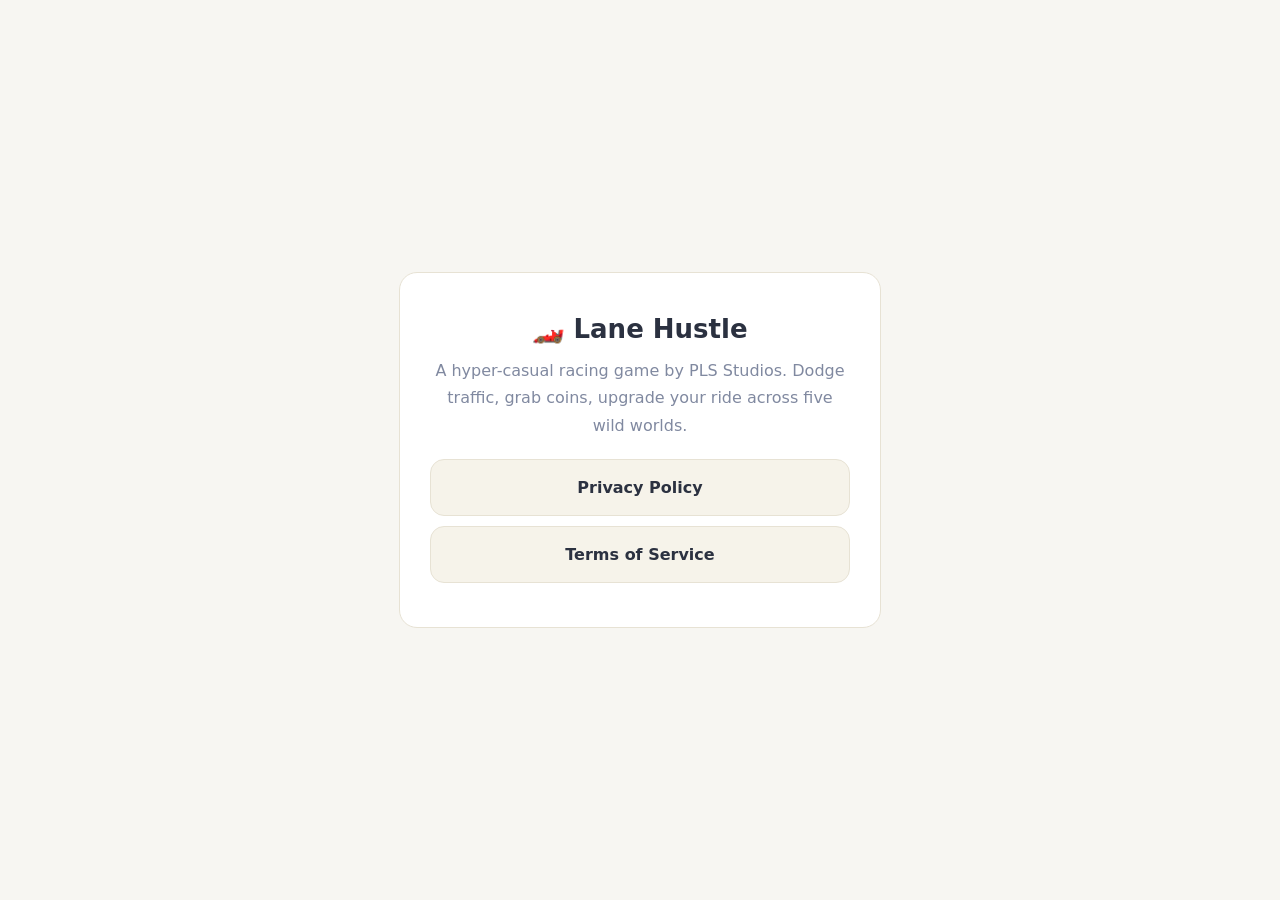
==== index.html @ 299162d6 "Developer identity: PLS Studios" ====
<!DOCTYPE html>
<html lang="en">
<head>
<meta charset="UTF-8">
<meta name="viewport" content="width=device-width, initial-scale=1.0">
<title>Lane Hustle</title>
<style>
  body { font: 16px/1.7 system-ui, sans-serif; color: #2b3140; background: #f7f6f2; display: grid; place-items: center; min-height: 100vh; margin: 0; }
  .card { background: #fff; border: 1px solid #e7e2d4; border-radius: 18px; padding: 34px 30px; text-align: center; max-width: 420px; margin: 20px; }
  h1 { font-size: 26px; margin: 0 0 6px; }
  p { color: #8089a0; margin: 0 0 20px; }
  a.btn { display: block; background: #ff7a3d; color: #fff; text-decoration: none; font-weight: 700; padding: 14px; border-radius: 14px; margin-bottom: 10px; }
  a.btn.alt { background: #f6f3ea; color: #2b3140; border: 1px solid #e7e2d4; }
</style>
</head>
<body>
  <div class="card">
    <h1>🏎️ Lane Hustle</h1>
    <p>A hyper-casual racing game by PLS Studios. Dodge traffic, grab coins, upgrade your ride across five wild worlds.</p>
    <a class="btn alt" href="https://xtreme00wolf.github.io/lane-hustle-legal/privacy.html">Privacy Policy</a>
    <a class="btn alt" href="https://xtreme00wolf.github.io/lane-hustle-legal/terms.html">Terms of Service</a>
  </div>
</body>
</html>
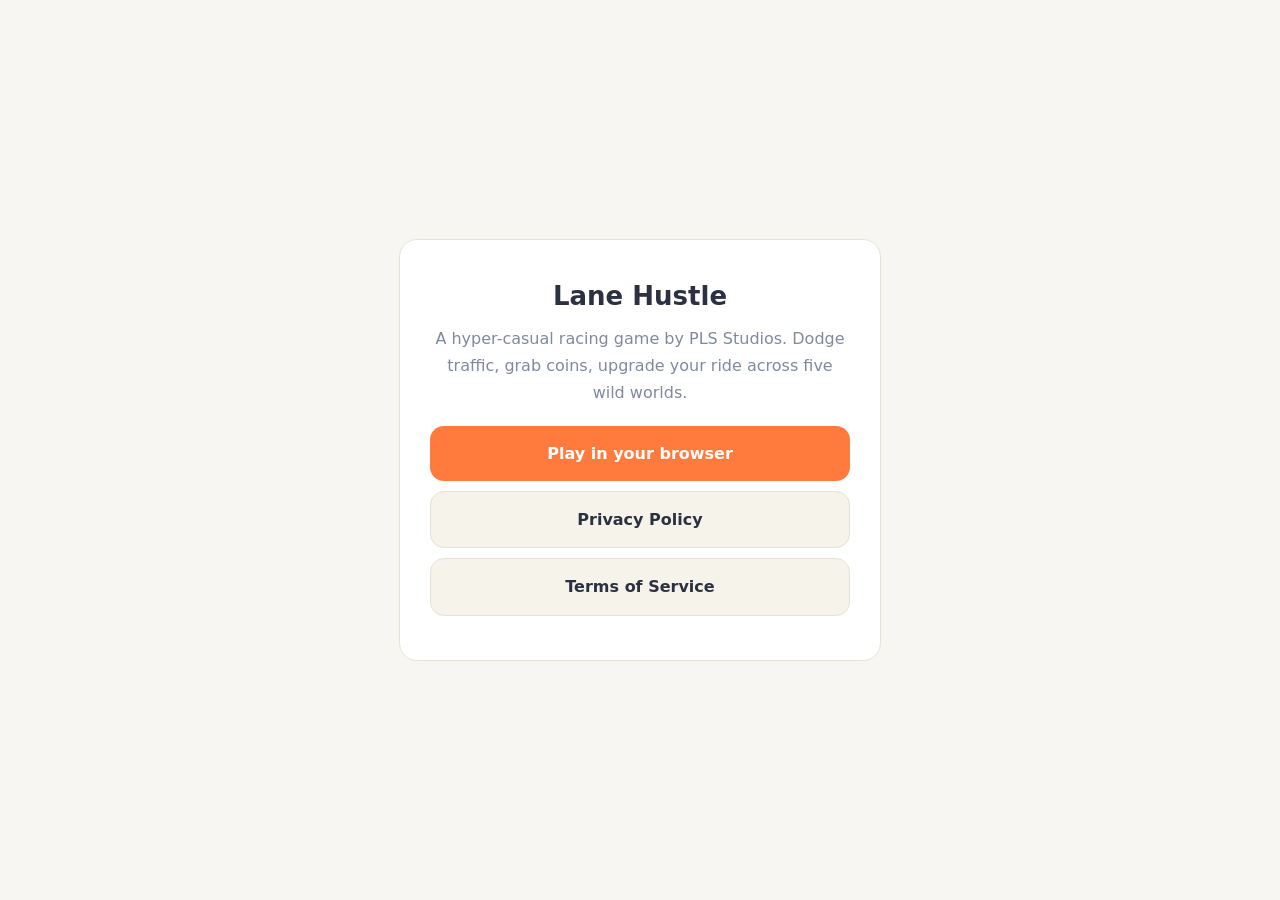
==== commit 1188ae98: "Add the playable web demo (YouTube Playables submission asset) Hosts the self-contained HTML5 build " ====
--- a/index.html
+++ b/index.html
@@ -15,8 +15,9 @@
 </head>
 <body>
   <div class="card">
-    <h1>🏎️ Lane Hustle</h1>
+    <h1>Lane Hustle</h1>
     <p>A hyper-casual racing game by PLS Studios. Dodge traffic, grab coins, upgrade your ride across five wild worlds.</p>
+    <a class="btn" href="./lane-hustle/">Play in your browser</a>
     <a class="btn alt" href="https://xtreme00wolf.github.io/lane-hustle-legal/privacy.html">Privacy Policy</a>
     <a class="btn alt" href="https://xtreme00wolf.github.io/lane-hustle-legal/terms.html">Terms of Service</a>
   </div>
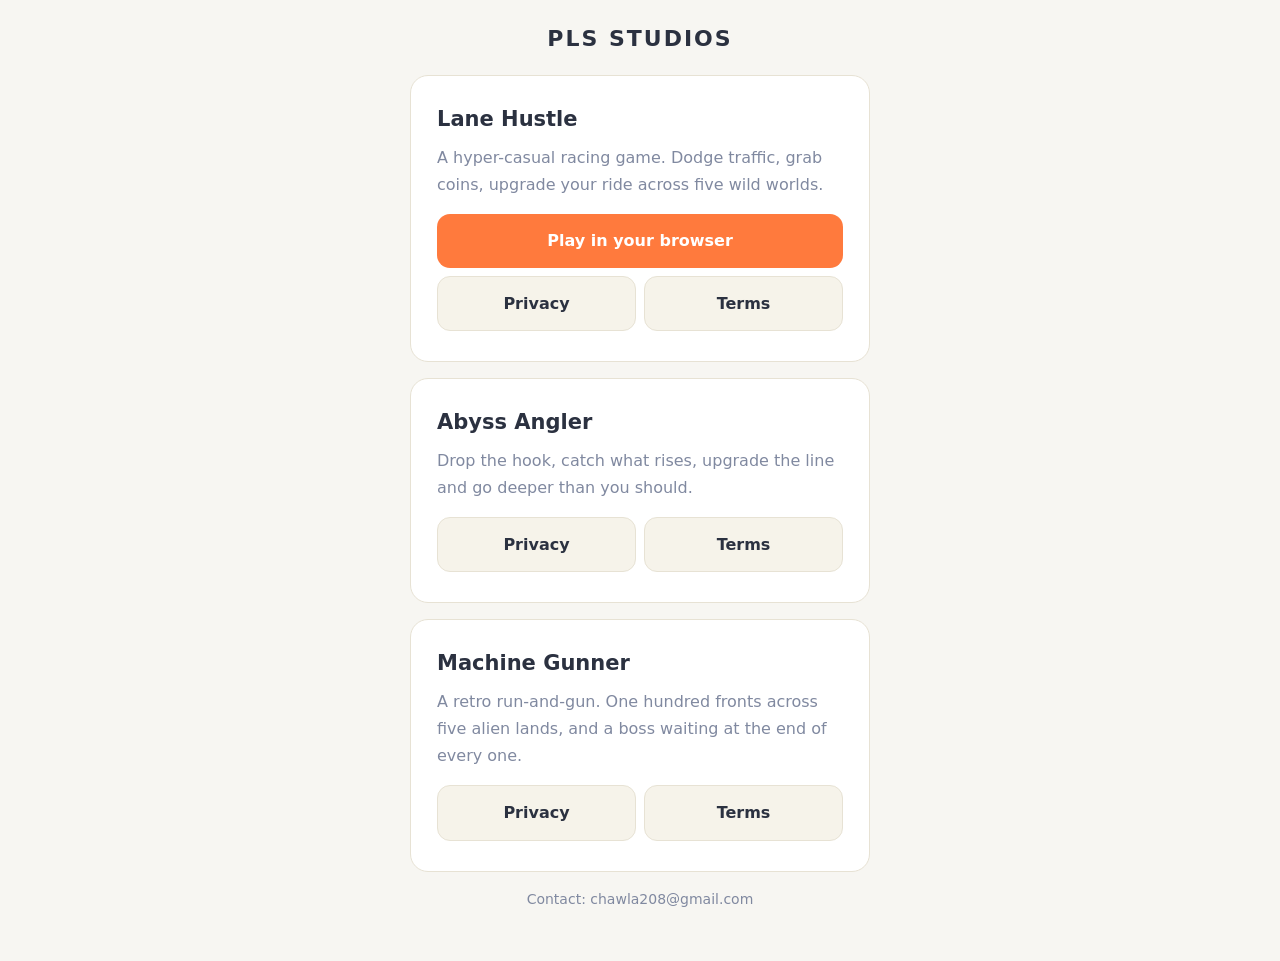
==== commit ef310bba: "Machine Gunner legal pages (privacy + terms) and a studio front page Play requires a privacy policy " ====
--- a/index.html
+++ b/index.html
@@ -3,23 +3,54 @@
 <head>
 <meta charset="UTF-8">
 <meta name="viewport" content="width=device-width, initial-scale=1.0">
-<title>Lane Hustle</title>
+<title>PLS Studios</title>
 <style>
-  body { font: 16px/1.7 system-ui, sans-serif; color: #2b3140; background: #f7f6f2; display: grid; place-items: center; min-height: 100vh; margin: 0; }
-  .card { background: #fff; border: 1px solid #e7e2d4; border-radius: 18px; padding: 34px 30px; text-align: center; max-width: 420px; margin: 20px; }
-  h1 { font-size: 26px; margin: 0 0 6px; }
-  p { color: #8089a0; margin: 0 0 20px; }
-  a.btn { display: block; background: #ff7a3d; color: #fff; text-decoration: none; font-weight: 700; padding: 14px; border-radius: 14px; margin-bottom: 10px; }
+  body { font: 16px/1.7 system-ui, -apple-system, "Segoe UI", Roboto, sans-serif; color: #2b3140; background: #f7f6f2; display: grid; place-items: center; min-height: 100vh; margin: 0; }
+  .wrap { max-width: 460px; margin: 20px; }
+  h1.studio { font-size: 22px; letter-spacing: 2px; text-align: center; margin: 0 0 18px; color: #2b3140; }
+  .card { background: #fff; border: 1px solid #e7e2d4; border-radius: 18px; padding: 26px 26px 22px; margin-bottom: 16px; }
+  h2 { font-size: 21px; margin: 0 0 6px; }
+  p { color: #8089a0; margin: 0 0 16px; }
+  a.btn { display: block; background: #ff7a3d; color: #fff; text-decoration: none; font-weight: 700; padding: 13px; border-radius: 13px; margin-bottom: 8px; text-align: center; }
   a.btn.alt { background: #f6f3ea; color: #2b3140; border: 1px solid #e7e2d4; }
+  .legal { display: flex; gap: 8px; }
+  .legal a { flex: 1; }
+  footer { text-align: center; color: #8089a0; font-size: 14px; padding-bottom: 30px; }
 </style>
 </head>
 <body>
-  <div class="card">
-    <h1>Lane Hustle</h1>
-    <p>A hyper-casual racing game by PLS Studios. Dodge traffic, grab coins, upgrade your ride across five wild worlds.</p>
-    <a class="btn" href="./lane-hustle/">Play in your browser</a>
-    <a class="btn alt" href="https://xtreme00wolf.github.io/lane-hustle-legal/privacy.html">Privacy Policy</a>
-    <a class="btn alt" href="https://xtreme00wolf.github.io/lane-hustle-legal/terms.html">Terms of Service</a>
+  <div class="wrap">
+    <h1 class="studio">PLS STUDIOS</h1>
+
+    <div class="card">
+      <h2>Lane Hustle</h2>
+      <p>A hyper-casual racing game. Dodge traffic, grab coins, upgrade your ride across five wild worlds.</p>
+      <a class="btn" href="./lane-hustle/">Play in your browser</a>
+      <div class="legal">
+        <a class="btn alt" href="https://xtreme00wolf.github.io/lane-hustle-legal/privacy.html">Privacy</a>
+        <a class="btn alt" href="https://xtreme00wolf.github.io/lane-hustle-legal/terms.html">Terms</a>
+      </div>
+    </div>
+
+    <div class="card">
+      <h2>Abyss Angler</h2>
+      <p>Drop the hook, catch what rises, upgrade the line and go deeper than you should.</p>
+      <div class="legal">
+        <a class="btn alt" href="./abyss-angler/privacy.html">Privacy</a>
+        <a class="btn alt" href="./abyss-angler/terms.html">Terms</a>
+      </div>
+    </div>
+
+    <div class="card">
+      <h2>Machine Gunner</h2>
+      <p>A retro run-and-gun. One hundred fronts across five alien lands, and a boss waiting at the end of every one.</p>
+      <div class="legal">
+        <a class="btn alt" href="./machine-gunner/privacy.html">Privacy</a>
+        <a class="btn alt" href="./machine-gunner/terms.html">Terms</a>
+      </div>
+    </div>
+
+    <footer>Contact: chawla208@gmail.com</footer>
   </div>
 </body>
 </html>
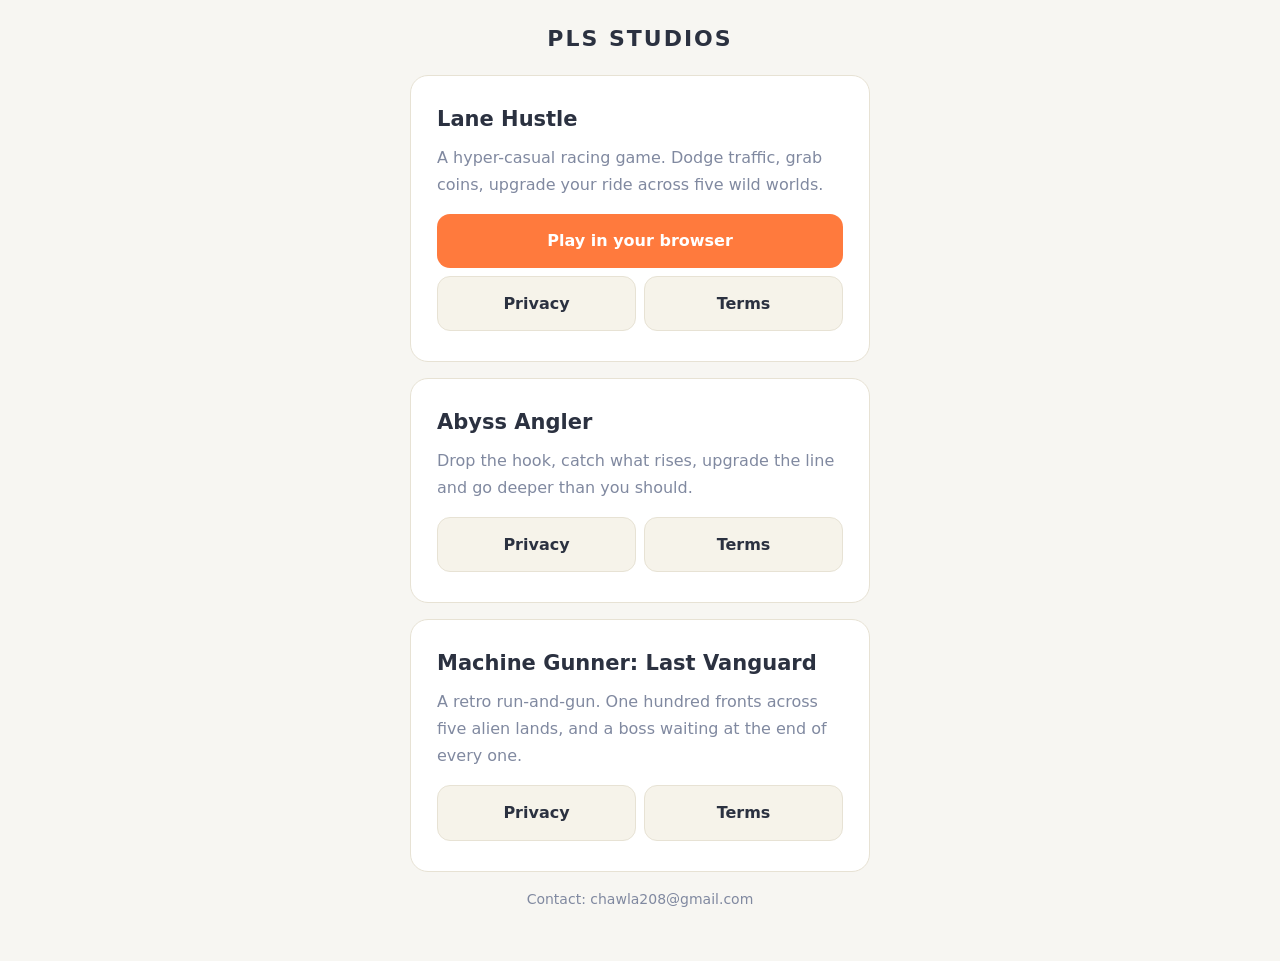
==== commit 2a878bd7: "Machine Gunner: Last Vanguard - the full name on the legal pages and the site Co-Authored-By: Claude" ====
--- a/index.html
+++ b/index.html
@@ -42,7 +42,7 @@
     </div>
 
     <div class="card">
-      <h2>Machine Gunner</h2>
+      <h2>Machine Gunner: Last Vanguard</h2>
       <p>A retro run-and-gun. One hundred fronts across five alien lands, and a boss waiting at the end of every one.</p>
       <div class="legal">
         <a class="btn alt" href="./machine-gunner/privacy.html">Privacy</a>
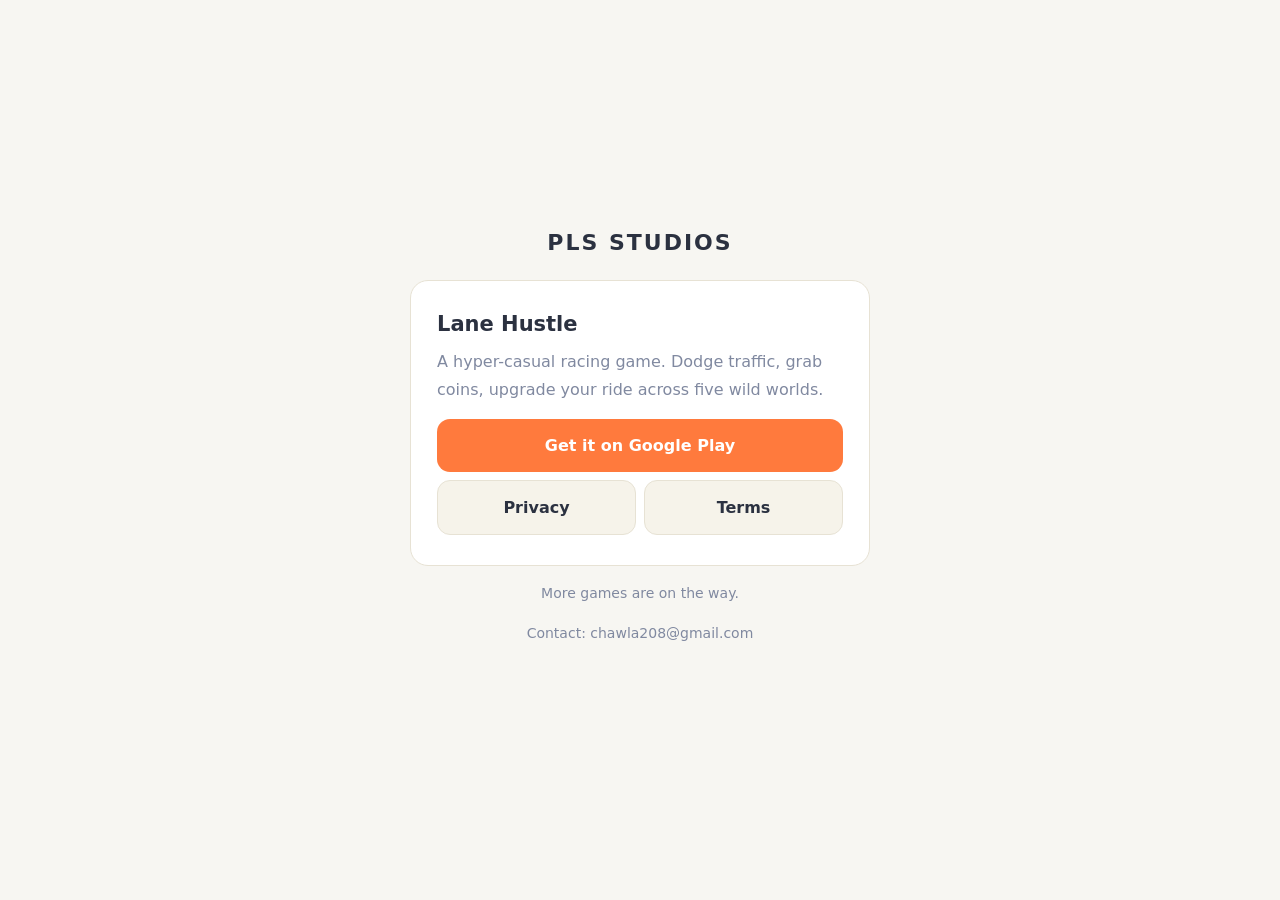
==== commit 6dfed7a5: "The studio page lists only what is released; the old browser link redirects to Google Play" ====
--- a/index.html
+++ b/index.html
@@ -15,6 +15,7 @@
   a.btn.alt { background: #f6f3ea; color: #2b3140; border: 1px solid #e7e2d4; }
   .legal { display: flex; gap: 8px; }
   .legal a { flex: 1; }
+  .soon { color: #8089a0; font-size: 14px; text-align: center; margin: 0 0 16px; }
   footer { text-align: center; color: #8089a0; font-size: 14px; padding-bottom: 30px; }
 </style>
 </head>
@@ -25,30 +26,14 @@
     <div class="card">
       <h2>Lane Hustle</h2>
       <p>A hyper-casual racing game. Dodge traffic, grab coins, upgrade your ride across five wild worlds.</p>
-      <a class="btn" href="./lane-hustle/">Play in your browser</a>
+      <a class="btn" href="https://play.google.com/store/apps/details?id=com.lanehustle.game">Get it on Google Play</a>
       <div class="legal">
         <a class="btn alt" href="https://xtreme00wolf.github.io/lane-hustle-legal/privacy.html">Privacy</a>
         <a class="btn alt" href="https://xtreme00wolf.github.io/lane-hustle-legal/terms.html">Terms</a>
       </div>
     </div>
 
-    <div class="card">
-      <h2>Abyss Angler</h2>
-      <p>Drop the hook, catch what rises, upgrade the line and go deeper than you should.</p>
-      <div class="legal">
-        <a class="btn alt" href="./abyss-angler/privacy.html">Privacy</a>
-        <a class="btn alt" href="./abyss-angler/terms.html">Terms</a>
-      </div>
-    </div>
-
-    <div class="card">
-      <h2>Machine Gunner: Last Vanguard</h2>
-      <p>A retro run-and-gun. One hundred fronts across five alien lands, and a boss waiting at the end of every one.</p>
-      <div class="legal">
-        <a class="btn alt" href="./machine-gunner/privacy.html">Privacy</a>
-        <a class="btn alt" href="./machine-gunner/terms.html">Terms</a>
-      </div>
-    </div>
+    <p class="soon">More games are on the way.</p>
 
     <footer>Contact: chawla208@gmail.com</footer>
   </div>
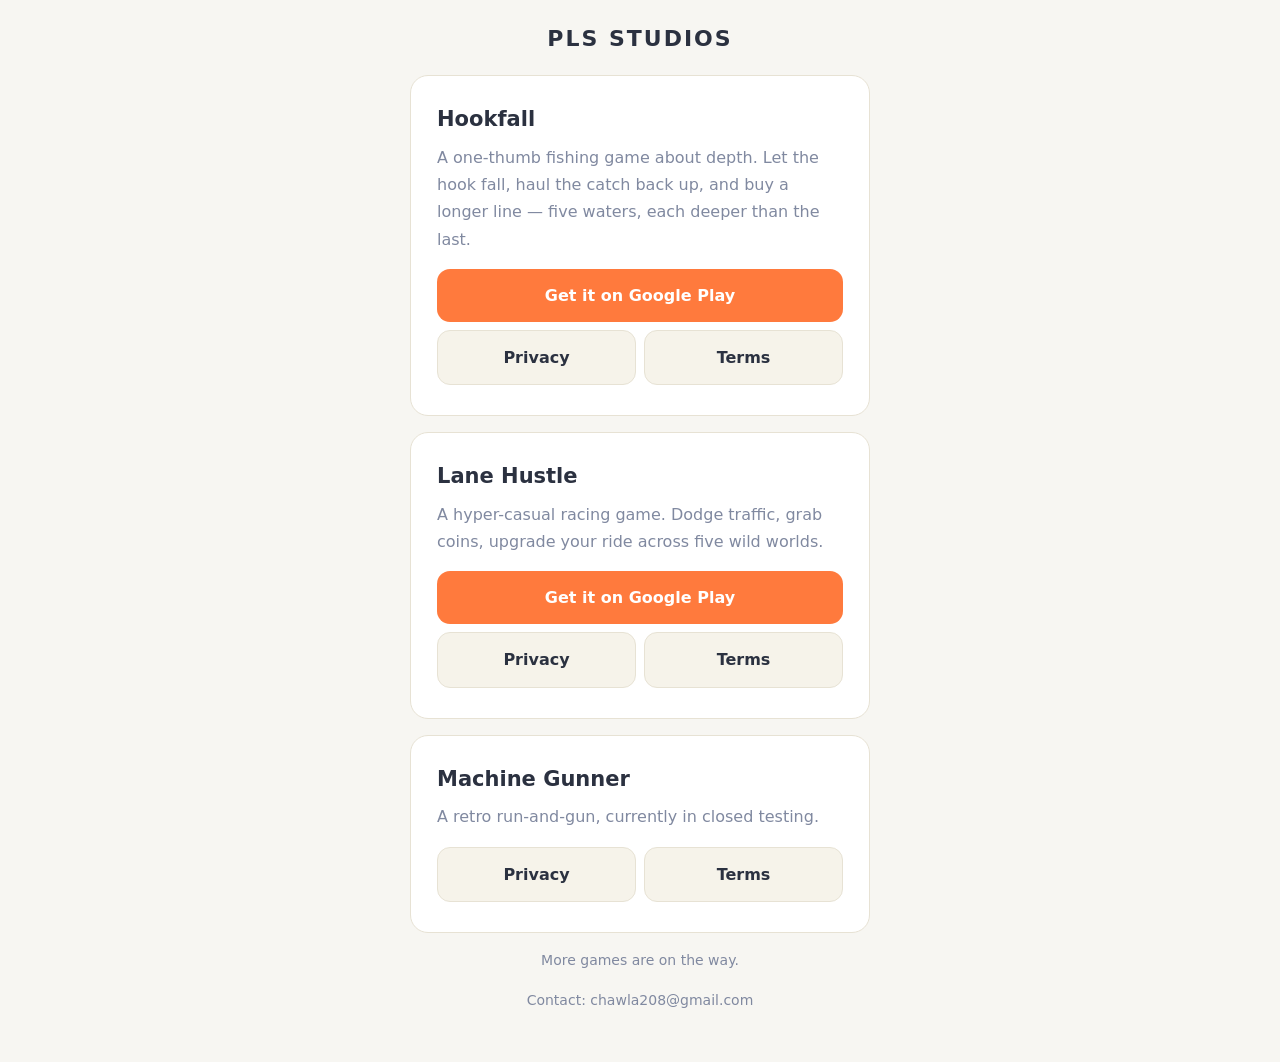
==== commit 8153d283: "Site index lists the whole catalogue: Hookfall (live), Lane Hustle, Machine Gunner (closed testing) " ====
--- a/index.html
+++ b/index.html
@@ -24,6 +24,16 @@
     <h1 class="studio">PLS STUDIOS</h1>
 
     <div class="card">
+      <h2>Hookfall</h2>
+      <p>A one-thumb fishing game about depth. Let the hook fall, haul the catch back up, and buy a longer line — five waters, each deeper than the last.</p>
+      <a class="btn" href="https://play.google.com/store/apps/details?id=com.plsstudios.abyssangle">Get it on Google Play</a>
+      <div class="legal">
+        <a class="btn alt" href="https://xtreme00wolf.github.io/hookfall/privacy.html">Privacy</a>
+        <a class="btn alt" href="https://xtreme00wolf.github.io/hookfall/terms.html">Terms</a>
+      </div>
+    </div>
+
+    <div class="card">
       <h2>Lane Hustle</h2>
       <p>A hyper-casual racing game. Dodge traffic, grab coins, upgrade your ride across five wild worlds.</p>
       <a class="btn" href="https://play.google.com/store/apps/details?id=com.lanehustle.game">Get it on Google Play</a>
@@ -33,6 +43,15 @@
       </div>
     </div>
 
+    <div class="card">
+      <h2>Machine Gunner</h2>
+      <p>A retro run-and-gun, currently in closed testing.</p>
+      <div class="legal">
+        <a class="btn alt" href="https://xtreme00wolf.github.io/machine-gunner/privacy.html">Privacy</a>
+        <a class="btn alt" href="https://xtreme00wolf.github.io/machine-gunner/terms.html">Terms</a>
+      </div>
+    </div>
+
     <p class="soon">More games are on the way.</p>
 
     <footer>Contact: chawla208@gmail.com</footer>
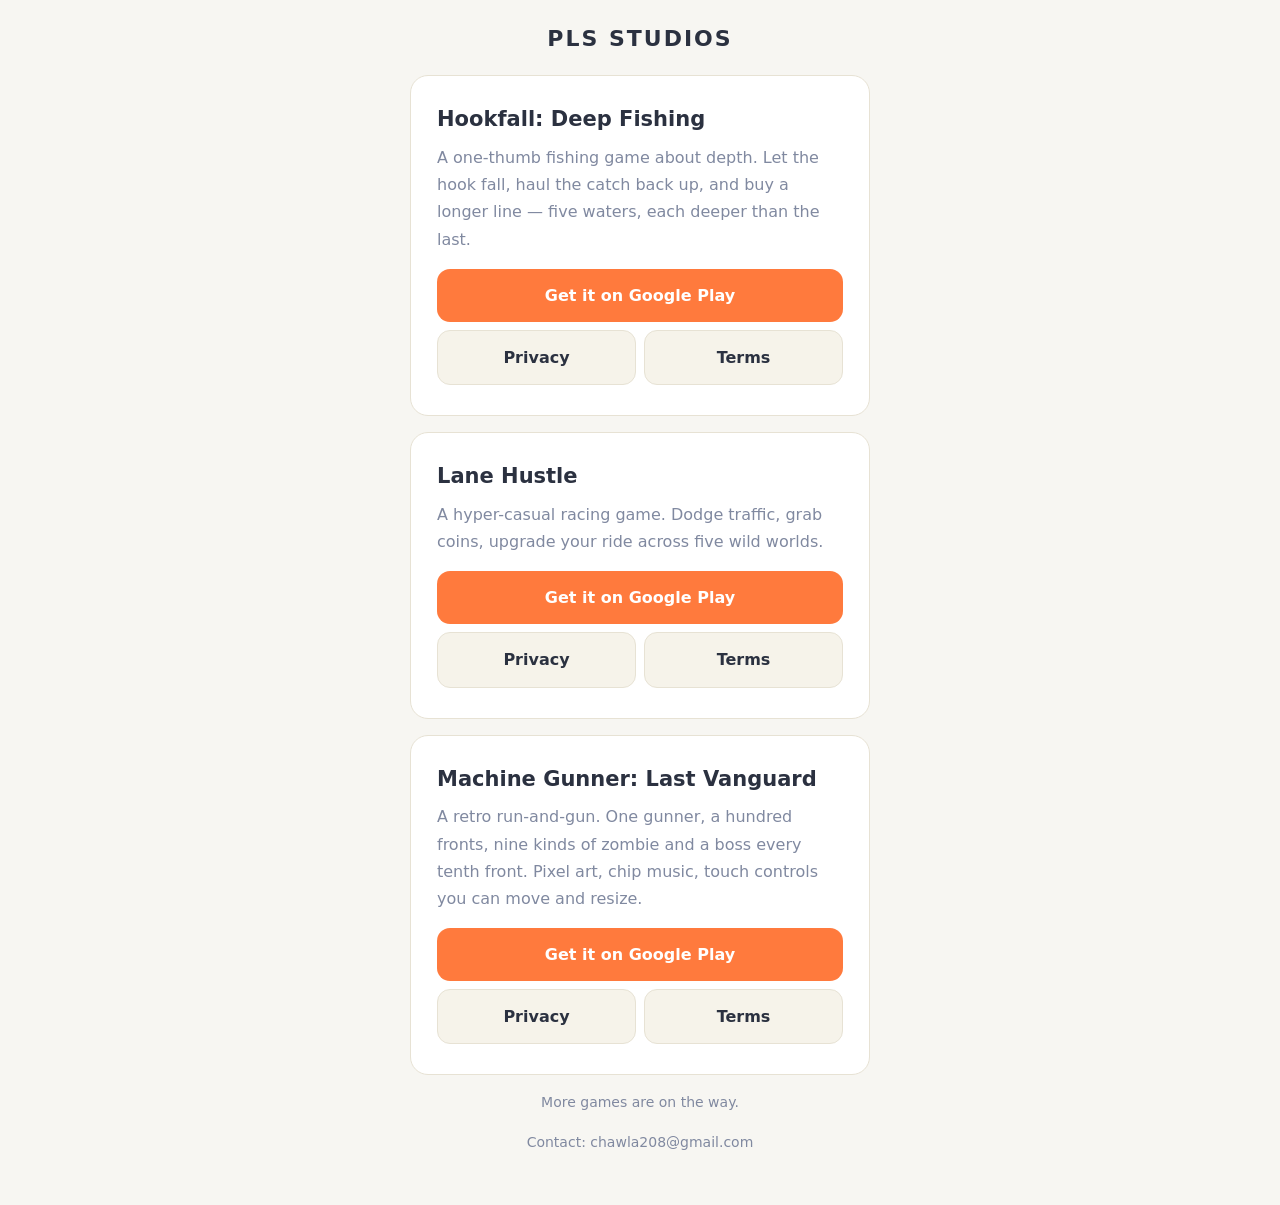
==== commit 7a54168d: "Site: Machine Gunner is on Google Play; cards carry the store names Co-Authored-By: Claude Fable 5.1" ====
--- a/index.html
+++ b/index.html
@@ -24,7 +24,7 @@
     <h1 class="studio">PLS STUDIOS</h1>
 
     <div class="card">
-      <h2>Hookfall</h2>
+      <h2>Hookfall: Deep Fishing</h2>
       <p>A one-thumb fishing game about depth. Let the hook fall, haul the catch back up, and buy a longer line — five waters, each deeper than the last.</p>
       <a class="btn" href="https://play.google.com/store/apps/details?id=com.plsstudios.abyssangle">Get it on Google Play</a>
       <div class="legal">
@@ -44,8 +44,9 @@
     </div>
 
     <div class="card">
-      <h2>Machine Gunner</h2>
-      <p>A retro run-and-gun, currently in closed testing.</p>
+      <h2>Machine Gunner: Last Vanguard</h2>
+      <p>A retro run-and-gun. One gunner, a hundred fronts, nine kinds of zombie and a boss every tenth front. Pixel art, chip music, touch controls you can move and resize.</p>
+      <a class="btn" href="https://play.google.com/store/apps/details?id=com.vanguard.machinegunner">Get it on Google Play</a>
       <div class="legal">
         <a class="btn alt" href="https://xtreme00wolf.github.io/machine-gunner/privacy.html">Privacy</a>
         <a class="btn alt" href="https://xtreme00wolf.github.io/machine-gunner/terms.html">Terms</a>
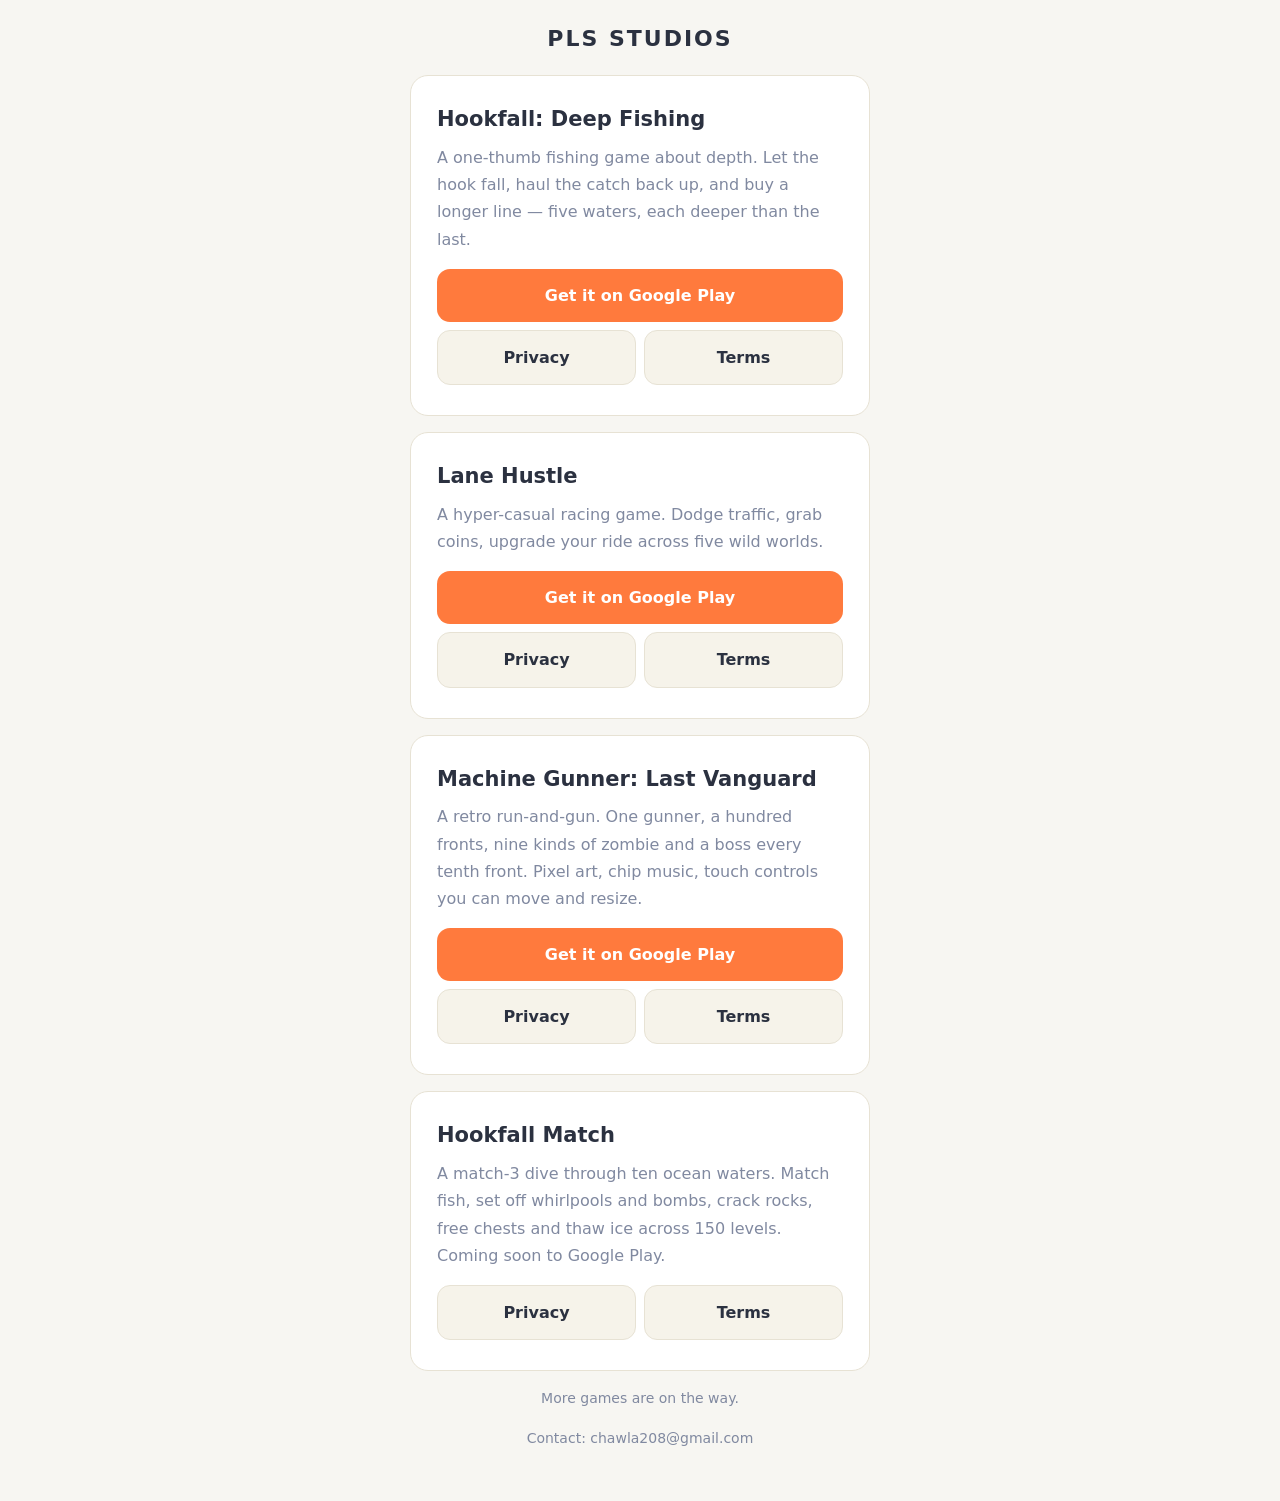
==== commit dc859b64: "Hookfall Match: privacy policy, terms, and a card on the studio page Co-Authored-By: Claude Opus 5.5" ====
--- a/index.html
+++ b/index.html
@@ -53,6 +53,15 @@
       </div>
     </div>
 
+    <div class="card">
+      <h2>Hookfall Match</h2>
+      <p>A match-3 dive through ten ocean waters. Match fish, set off whirlpools and bombs, crack rocks, free chests and thaw ice across 150 levels. Coming soon to Google Play.</p>
+      <div class="legal">
+        <a class="btn alt" href="https://xtreme00wolf.github.io/hookfall-match/privacy.html">Privacy</a>
+        <a class="btn alt" href="https://xtreme00wolf.github.io/hookfall-match/terms.html">Terms</a>
+      </div>
+    </div>
+
     <p class="soon">More games are on the way.</p>
 
     <footer>Contact: chawla208@gmail.com</footer>
